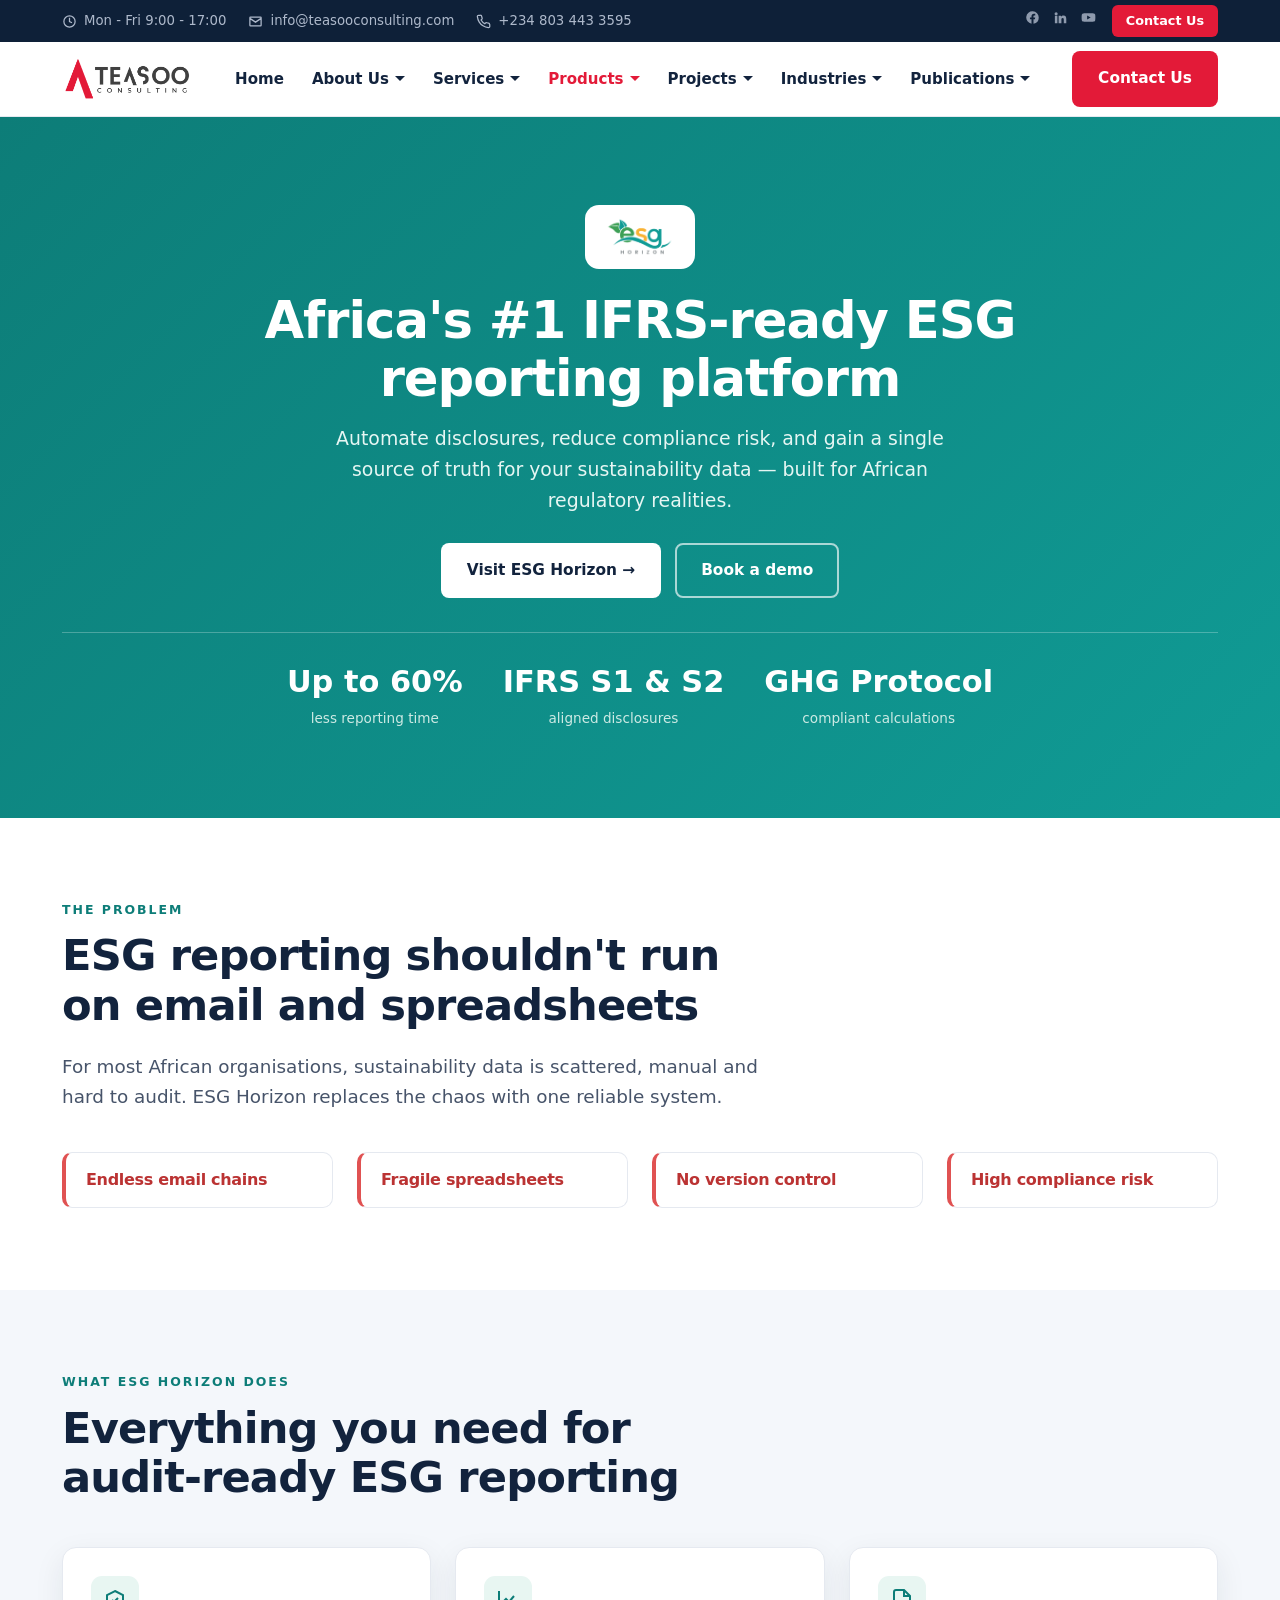
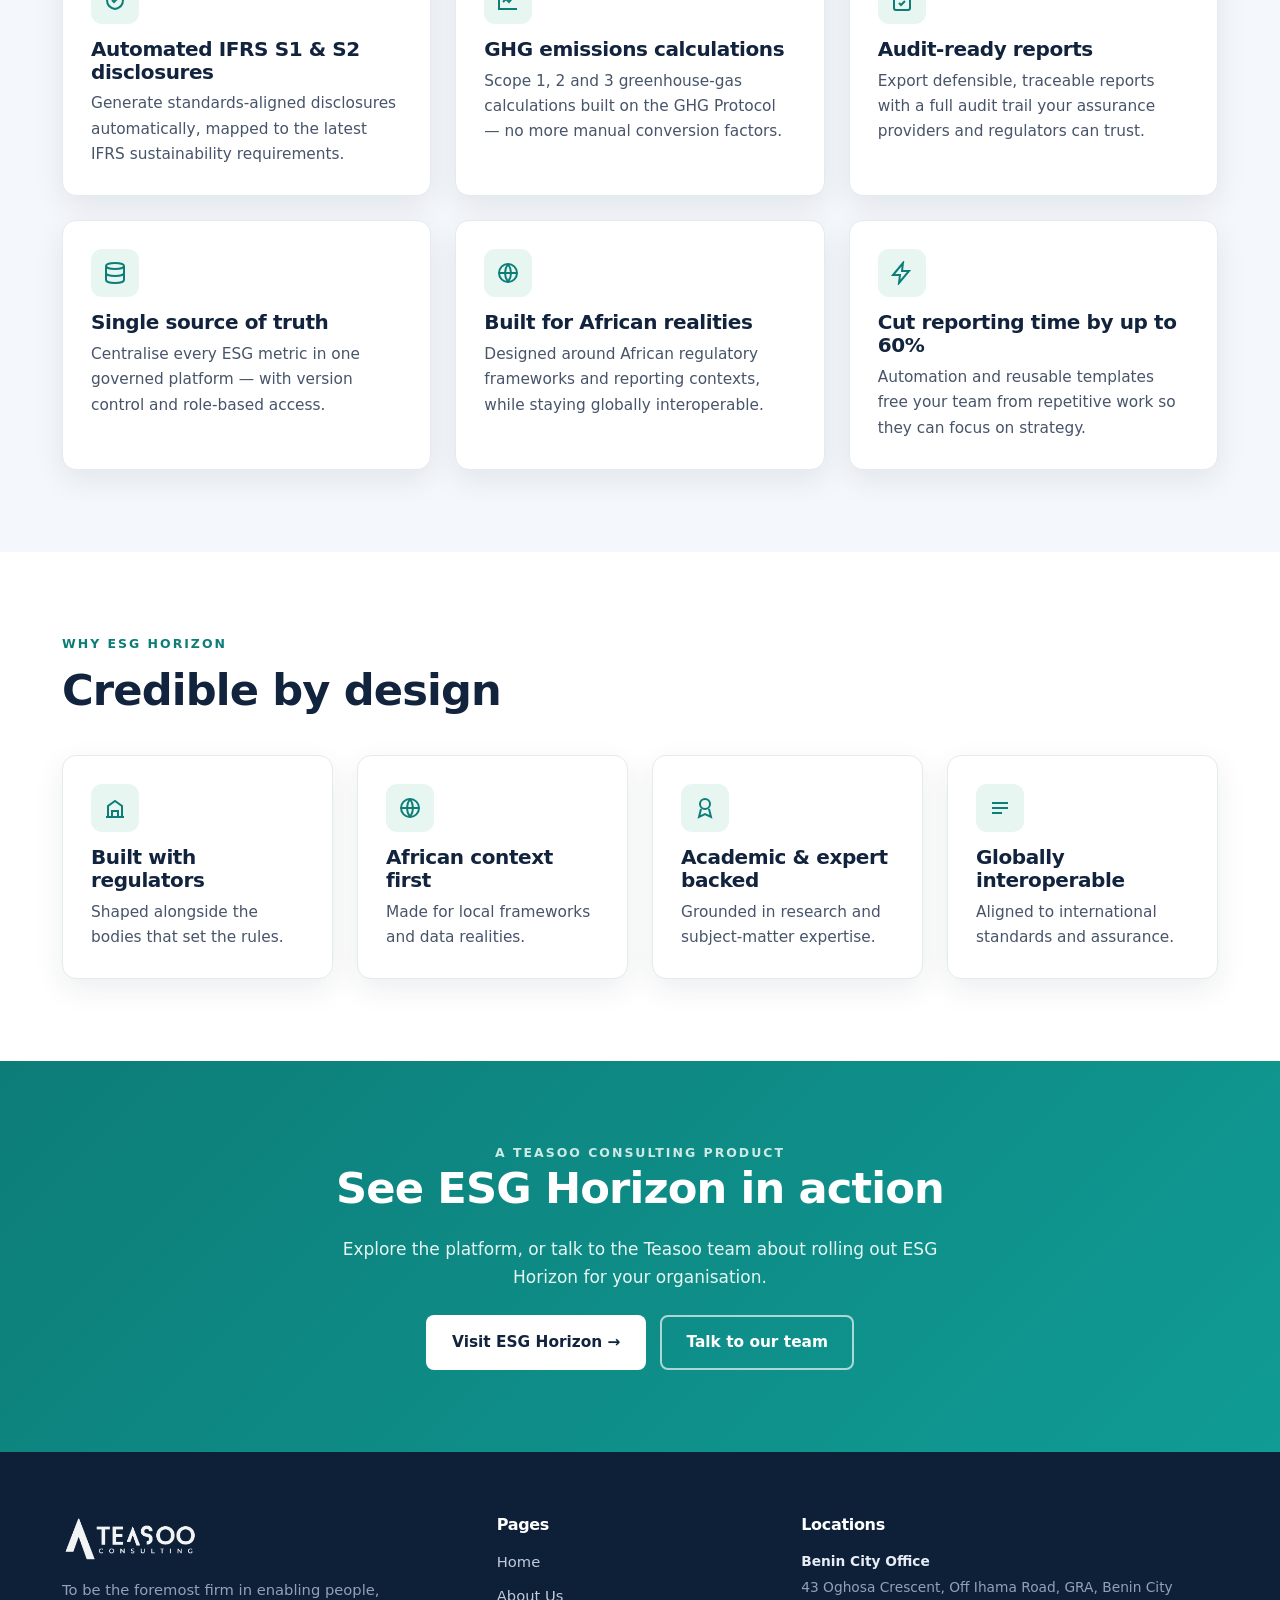
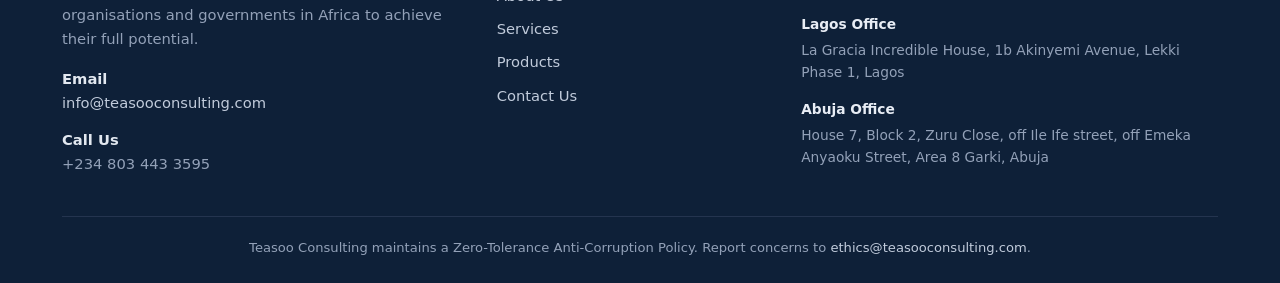
==== esg-horizon.html @ dbebe97a "Fix unreadable Stories card text on Tree4Life page Story-strip headings inherited the dark global he" ====
<!DOCTYPE html>
<html lang="en">
<head>
<meta charset="UTF-8">
<meta name="viewport" content="width=device-width, initial-scale=1">
<title>ESG Horizon — Teasoo Consulting</title>
<meta name="description" content="ESG Horizon is Africa's #1 IFRS-ready ESG reporting platform — automate IFRS S1 & S2 disclosures, GHG calculations and audit-ready reports. A Teasoo Consulting product.">
<link rel="stylesheet" href="assets/css/style.css?v=4">
</head>
<body>

<!-- ===================== TOP BAR ===================== -->
<div class="topbar">
  <div class="container">
    <div class="tb-info">
      <span class="hide-sm"><svg class="ico" viewBox="0 0 24 24"><path fill="none" stroke="currentColor" stroke-width="2" d="M12 6v6l4 2M21 12a9 9 0 1 1-18 0 9 9 0 0 1 18 0Z"/></svg> Mon - Fri 9:00 - 17:00</span>
      <span><svg class="ico" viewBox="0 0 24 24"><path fill="none" stroke="currentColor" stroke-width="2" d="M3 7l9 6 9-6M4 5h16a1 1 0 0 1 1 1v12a1 1 0 0 1-1 1H4a1 1 0 0 1-1-1V6a1 1 0 0 1 1-1Z"/></svg> info@teasooconsulting.com</span>
      <span class="hide-sm"><svg class="ico" viewBox="0 0 24 24"><path fill="none" stroke="currentColor" stroke-width="2" d="M22 16.9v3a2 2 0 0 1-2.2 2 19.8 19.8 0 0 1-8.6-3 19.5 19.5 0 0 1-6-6 19.8 19.8 0 0 1-3-8.6A2 2 0 0 1 4.1 2h3a2 2 0 0 1 2 1.7c.1.9.4 1.8.7 2.7a2 2 0 0 1-.5 2.1L8.1 9.6a16 16 0 0 0 6 6l1.1-1.1a2 2 0 0 1 2.1-.5c.9.3 1.8.6 2.7.7a2 2 0 0 1 1.7 2Z"/></svg> +234 803 443 3595</span>
    </div>
    <div class="tb-right">
      <div class="tb-social">
        <a href="#" aria-label="Facebook"><svg class="ico" viewBox="0 0 24 24"><path d="M22 12a10 10 0 1 0-11.6 9.9v-7H7.9V12h2.5V9.8c0-2.5 1.5-3.9 3.8-3.9 1.1 0 2.2.2 2.2.2v2.5h-1.3c-1.2 0-1.6.8-1.6 1.6V12h2.8l-.4 2.9h-2.3v7A10 10 0 0 0 22 12Z"/></svg></a>
        <a href="#" aria-label="LinkedIn"><svg class="ico" viewBox="0 0 24 24"><path d="M4.98 3.5a2.5 2.5 0 1 1 0 5 2.5 2.5 0 0 1 0-5ZM3 9h4v12H3zM9 9h3.8v1.7h.05c.53-1 1.8-2 3.7-2 4 0 4.7 2.6 4.7 6V21h-4v-5.3c0-1.3 0-2.9-1.8-2.9s-2 1.4-2 2.8V21H9z"/></svg></a>
        <a href="#" aria-label="YouTube"><svg class="ico" viewBox="0 0 24 24"><path d="M23 12s0-3.2-.4-4.7a2.5 2.5 0 0 0-1.7-1.7C19.3 5.2 12 5.2 12 5.2s-7.3 0-8.9.4A2.5 2.5 0 0 0 1.4 7.3C1 8.8 1 12 1 12s0 3.2.4 4.7a2.5 2.5 0 0 0 1.7 1.7c1.6.4 8.9.4 8.9.4s7.3 0 8.9-.4a2.5 2.5 0 0 0 1.7-1.7C23 15.2 23 12 23 12ZM9.8 15.3V8.7l5.7 3.3Z"/></svg></a>
      </div>
      <a class="tb-btn" href="index.html#contact">Contact Us</a>
    </div>
  </div>
</div>

<!-- ===================== NAV ===================== -->
<header class="nav">
  <div class="container">
    <a class="brand" href="index.html"><img src="assets/img/teasoo-logo.png" alt="Teasoo Consulting"></a>
    <nav>
      <ul class="menu" id="menu">
        <li><a href="index.html">Home</a></li>
        <li class="has-caret"><a href="#">About Us</a>
          <ul class="submenu">
            <li><a href="#">Our Vision, Mission, Objectives, and Values</a></li>
            <li><a href="#">Our Approach</a></li>
            <li><a href="#">Why Choose Us?</a></li>
            <li><a href="#">Our People</a></li>
            <li><a href="#">Our Partners</a></li>
          </ul>
        </li>
        <li class="has-caret"><a href="index.html#services">Services</a>
          <ul class="submenu">
            <li><a href="#">Advisory Services</a></li>
            <li><a href="#">Digital Transformation</a></li>
            <li><a href="#">Environmental Sustainability</a></li>
            <li><a href="#">Government Relations</a></li>
            <li><a href="#">Organisational Development</a></li>
          </ul>
        </li>
        <li class="has-caret active"><a href="products.html">Products</a>
          <ul class="submenu">
            <li class="active"><a href="esg-horizon.html">ESG Horizon <span class="flag flag--live">LIVE</span></a></li>
            <li><a href="products.html">All Products</a></li>
            <li><a href="products.html#pipeline" style="color:var(--muted)">More coming soon…</a></li>
          </ul>
        </li>
        <li class="has-caret"><a href="#">Projects</a>
          <ul class="submenu">
            <li><a href="#">Unilever Nigeria Stakeholder Management Workshop</a></li>
            <li><a href="#">Seplat Energy Employment Relations Strategy Workshop</a></li>
            <li><a href="#">Shina Aluwoye Foundation Establishment &amp; Bursary Programme Launch</a></li>
            <li><a href="tree4life.html">Seplat Tree4Life Reforestation Programme <span class="flag">FLAGSHIP</span></a></li>
          </ul>
        </li>
        <li class="has-caret"><a href="#">Industries</a>
          <ul class="submenu">
            <li><a href="#">Environmental Sustainability &amp; CSR</a></li>
            <li><a href="#">Government &amp; Public Sector</a></li>
            <li><a href="#">Technology &amp; Digital Transformation</a></li>
            <li><a href="#">Infrastructure &amp; Construction</a></li>
            <li><a href="#">Education &amp; Training</a></li>
            <li><a href="#">Non-Profit &amp; Social Impact</a></li>
          </ul>
        </li>
        <li class="has-caret"><a href="#">Publications</a>
          <ul class="submenu">
            <li><a href="#">Internal Publications</a></li>
            <li><a href="#">MP's Hub</a></li>
          </ul>
        </li>
      </ul>
    </nav>
    <div class="nav-cta">
      <a class="btn btn--red" href="index.html#contact">Contact Us</a>
      <button class="nav-toggle" id="navToggle" aria-label="Menu"><span></span><span></span><span></span></button>
    </div>
  </div>
</header>

<!-- ===================== HERO ===================== -->
<section class="esgh-hero">
  <div class="container">
    <img src="assets/img/esg-horizon-logo.png" alt="ESG Horizon">
    <h1>Africa's #1 IFRS-ready ESG reporting platform</h1>
    <p>Automate disclosures, reduce compliance risk, and gain a single source of truth for your sustainability data — built for African regulatory realities.</p>
    <div class="btnrow">
      <a class="btn btn--white" href="https://esghorizon.africa/" target="_blank" rel="noopener">Visit ESG Horizon →</a>
      <a class="btn btn--ghost" href="index.html#contact">Book a demo</a>
    </div>
    <div class="esgh-stat">
      <div><div class="n">Up to 60%</div><div class="l">less reporting time</div></div>
      <div><div class="n">IFRS S1 &amp; S2</div><div class="l">aligned disclosures</div></div>
      <div><div class="n">GHG Protocol</div><div class="l">compliant calculations</div></div>
    </div>
  </div>
</section>

<!-- ===================== THE PROBLEM ===================== -->
<section class="section">
  <div class="container">
    <div class="measure">
      <p class="eyebrow" style="color:var(--teal-d)">The problem</p>
      <h2>ESG reporting shouldn't run on email and spreadsheets</h2>
      <p class="lead">For most African organisations, sustainability data is scattered, manual and hard to audit. ESG Horizon replaces the chaos with one reliable system.</p>
    </div>
    <div class="grid grid-4" style="margin-top:40px">
      <div class="pain"><h3>Endless email chains</h3></div>
      <div class="pain"><h3>Fragile spreadsheets</h3></div>
      <div class="pain"><h3>No version control</h3></div>
      <div class="pain"><h3>High compliance risk</h3></div>
    </div>
  </div>
</section>

<!-- ===================== WHAT IT DOES ===================== -->
<section class="section section--soft">
  <div class="container">
    <div class="measure">
      <p class="eyebrow" style="color:var(--teal-d)">What ESG Horizon does</p>
      <h2>Everything you need for audit-ready ESG reporting</h2>
    </div>
    <div class="grid grid-3" style="margin-top:44px">
      <div class="card">
        <div class="esgh-ic"><svg viewBox="0 0 24 24"><path d="M9 12l2 2 4-4"/><path d="M12 3l8 4v5c0 5-3.5 8-8 9-4.5-1-8-4-8-9V7l8-4Z"/></svg></div>
        <h3>Automated IFRS S1 &amp; S2 disclosures</h3>
        <p>Generate standards-aligned disclosures automatically, mapped to the latest IFRS sustainability requirements.</p>
      </div>
      <div class="card">
        <div class="esgh-ic"><svg viewBox="0 0 24 24"><path d="M3 3v18h18"/><path d="M7 14l3-3 3 3 5-6"/></svg></div>
        <h3>GHG emissions calculations</h3>
        <p>Scope 1, 2 and 3 greenhouse-gas calculations built on the GHG Protocol — no more manual conversion factors.</p>
      </div>
      <div class="card">
        <div class="esgh-ic"><svg viewBox="0 0 24 24"><path d="M14 2H6a2 2 0 0 0-2 2v16a2 2 0 0 0 2 2h12a2 2 0 0 0 2-2V8Z"/><path d="M14 2v6h6M9 15l2 2 4-4"/></svg></div>
        <h3>Audit-ready reports</h3>
        <p>Export defensible, traceable reports with a full audit trail your assurance providers and regulators can trust.</p>
      </div>
      <div class="card">
        <div class="esgh-ic"><svg viewBox="0 0 24 24"><ellipse cx="12" cy="5" rx="9" ry="3"/><path d="M3 5v14c0 1.7 4 3 9 3s9-1.3 9-3V5M3 12c0 1.7 4 3 9 3s9-1.3 9-3"/></svg></div>
        <h3>Single source of truth</h3>
        <p>Centralise every ESG metric in one governed platform — with version control and role-based access.</p>
      </div>
      <div class="card">
        <div class="esgh-ic"><svg viewBox="0 0 24 24"><circle cx="12" cy="12" r="9"/><path d="M3 12h18M12 3a15 15 0 0 1 0 18M12 3a15 15 0 0 0 0 18"/></svg></div>
        <h3>Built for African realities</h3>
        <p>Designed around African regulatory frameworks and reporting contexts, while staying globally interoperable.</p>
      </div>
      <div class="card">
        <div class="esgh-ic"><svg viewBox="0 0 24 24"><path d="M13 2L3 14h7l-1 8 10-12h-7l1-8Z"/></svg></div>
        <h3>Cut reporting time by up to 60%</h3>
        <p>Automation and reusable templates free your team from repetitive work so they can focus on strategy.</p>
      </div>
    </div>
  </div>
</section>

<!-- ===================== WHY ===================== -->
<section class="section">
  <div class="container">
    <div class="measure">
      <p class="eyebrow" style="color:var(--teal-d)">Why ESG Horizon</p>
      <h2>Credible by design</h2>
    </div>
    <div class="grid grid-4" style="margin-top:40px">
      <div class="card"><div class="esgh-ic"><svg viewBox="0 0 24 24"><path d="M3 21h18M5 21V10l7-5 7 5v11M9 21v-6h6v6"/></svg></div><h3>Built with regulators</h3><p>Shaped alongside the bodies that set the rules.</p></div>
      <div class="card"><div class="esgh-ic"><svg viewBox="0 0 24 24"><circle cx="12" cy="12" r="9"/><path d="M3 12h18M12 3a15 15 0 0 1 0 18M12 3a15 15 0 0 0 0 18"/></svg></div><h3>African context first</h3><p>Made for local frameworks and data realities.</p></div>
      <div class="card"><div class="esgh-ic"><svg viewBox="0 0 24 24"><circle cx="12" cy="8" r="5"/><path d="M8 13l-2 8 6-3 6 3-2-8"/></svg></div><h3>Academic &amp; expert backed</h3><p>Grounded in research and subject-matter expertise.</p></div>
      <div class="card"><div class="esgh-ic"><svg viewBox="0 0 24 24"><path d="M4 7h16M4 12h16M4 17h10"/></svg></div><h3>Globally interoperable</h3><p>Aligned to international standards and assurance.</p></div>
    </div>
  </div>
</section>

<!-- ===================== CTA ===================== -->
<section class="section esgh-cta">
  <div class="container">
    <p class="eyebrow" style="color:#cdeae4">A Teasoo Consulting product</p>
    <h2>See ESG Horizon in action</h2>
    <p>Explore the platform, or talk to the Teasoo team about rolling out ESG Horizon for your organisation.</p>
    <div class="btnrow">
      <a class="btn btn--white" href="https://esghorizon.africa/" target="_blank" rel="noopener">Visit ESG Horizon →</a>
      <a class="btn btn--ghost" href="index.html#contact">Talk to our team</a>
    </div>
  </div>
</section>

<!-- ===================== FOOTER ===================== -->
<footer class="footer">
  <div class="container">
    <div class="fgrid">
      <div>
        <img class="flogo" src="assets/img/teasoo-logo.png" alt="Teasoo Consulting">
        <p>To be the foremost firm in enabling people, organisations and governments in Africa to achieve their full potential.</p>
        <div class="fcontact">
          <b>Email</b><a href="mailto:info@teasooconsulting.com">info@teasooconsulting.com</a>
          <b>Call Us</b>+234 803 443 3595
        </div>
      </div>
      <div>
        <h4>Pages</h4>
        <ul>
          <li><a href="index.html">Home</a></li>
          <li><a href="#">About Us</a></li>
          <li><a href="index.html#services">Services</a></li>
          <li><a href="products.html">Products</a></li>
          <li><a href="index.html#contact">Contact Us</a></li>
        </ul>
      </div>
      <div>
        <h4>Locations</h4>
        <div class="offices">
          <div><b>Benin City Office</b>43 Oghosa Crescent, Off Ihama Road, GRA, Benin City</div>
          <div><b>Lagos Office</b>La Gracia Incredible House, 1b Akinyemi Avenue, Lekki Phase 1, Lagos</div>
          <div><b>Abuja Office</b>House 7, Block 2, Zuru Close, off Ile Ife street, off Emeka Anyaoku Street, Area 8 Garki, Abuja</div>
        </div>
      </div>
    </div>
    <div class="fbar">Teasoo Consulting maintains a Zero-Tolerance Anti-Corruption Policy. Report concerns to <a href="mailto:ethics@teasooconsulting.com">ethics@teasooconsulting.com</a>.</div>
  </div>
</footer>

<script>
  var t=document.getElementById('navToggle'),m=document.getElementById('menu');
  if(t){t.addEventListener('click',function(){m.classList.toggle('open');});}
  document.querySelectorAll('.menu .has-caret > a').forEach(function(a){
    a.addEventListener('click',function(e){
      if(window.innerWidth<=820 && a.getAttribute('href')==='#'){
        e.preventDefault(); a.parentElement.classList.toggle('open');
        var s=a.nextElementSibling; if(s){s.style.display=s.style.display==='block'?'none':'block';}
      }
    });
  });
</script>
</body>
</html>
---- assets/css/style.css ----
/* ============================================================
   Teasoo Consulting — prototype stylesheet
   Chrome + homepage rebuilt to match the live site
   (navy + red #E31A38, exact sections). The Tree4Life project
   page keeps its own forest-green content theme.
   Self-contained: no external fonts / scripts / assets.
   ============================================================ */

:root{
  --red:#e31a38;
  --red-d:#c4152e;
  --navy:#0e2038;     /* dark sections / footer */
  --navy-2:#15294a;   /* dark cards */
  --ink:#12233d;      /* headings */
  --slate:#47546a;    /* body text */
  --muted:#6b7688;
  --line:#e5e9f0;
  --bg-soft:#f4f7fb;  /* light section bg */
  --white:#ffffff;

  /* Tree4Life green theme */
  --green:#1a7a3c; --green-d:#0f5a2c; --green-dd:#0b3d1f;
  --leaf:#3faa5a; --lime:#8bc53f; --sand:#f4f7f1;

  --maxw:1200px;
  --radius:14px;
  --shadow:0 10px 30px rgba(14,32,56,.08);
  --shadow-lg:0 24px 60px rgba(14,32,56,.16);
  --font:"Inter",system-ui,-apple-system,"Segoe UI",Roboto,Helvetica,Arial,sans-serif;
}

*{box-sizing:border-box}
html{scroll-behavior:smooth}
body{margin:0;font-family:var(--font);color:var(--slate);background:var(--white);
  line-height:1.65;font-size:17px;-webkit-font-smoothing:antialiased}
img{max-width:100%;display:block}
a{color:var(--red);text-decoration:none}
a:hover{text-decoration:underline}
h1,h2,h3,h4{color:var(--ink);line-height:1.14;margin:0 0 .5em;font-weight:800;letter-spacing:-.02em}
h2{font-size:clamp(1.8rem,3.6vw,2.7rem)}
h3{font-size:1.25rem}
p{margin:0 0 1rem}
.container{max-width:var(--maxw);margin:0 auto;padding:0 22px}
.eyebrow{text-transform:uppercase;letter-spacing:.16em;font-weight:800;font-size:.78rem;color:var(--red);margin:0 0 .7rem}
.section{padding:82px 0}
.section--soft{background:var(--bg-soft)}
.section--navy{background:var(--navy);color:#c9d3e2}
.section--navy h2,.section--navy h3{color:#fff}
.lead{font-size:1.15rem;color:var(--slate)}
.center{text-align:center}
.measure{max-width:720px}
.center .measure,.center.measure{margin-left:auto;margin-right:auto}

/* ---------- Buttons ---------- */
.btn{display:inline-flex;align-items:center;gap:.5rem;padding:.82rem 1.5rem;border-radius:8px;
  font-weight:700;font-size:.96rem;cursor:pointer;border:2px solid transparent;
  transition:transform .15s ease,background .15s ease,color .15s ease;text-decoration:none}
.btn:hover{text-decoration:none;transform:translateY(-2px)}
.btn--red{background:var(--red);color:#fff}
.btn--red:hover{background:var(--red-d);color:#fff}
.btn--outline-red{background:transparent;color:var(--red);border-color:var(--red)}
.btn--outline-red:hover{background:var(--red);color:#fff}
.btn--ghost{background:transparent;color:#fff;border-color:rgba(255,255,255,.65)}
.btn--ghost:hover{background:rgba(255,255,255,.14);color:#fff}
.btn--white{background:#fff;color:var(--ink)}
.btn--white:hover{background:#eef2f8;color:var(--ink)}
/* green (tree4life) */
.btn--primary{background:var(--green);color:#fff}
.btn--primary:hover{background:var(--green-d);color:#fff}
.btn--outline{background:#fff;color:var(--green);border-color:var(--green)}
.btn--outline:hover{background:var(--green);color:#fff}
.learn{color:var(--red);font-weight:700;font-size:.92rem;display:inline-flex;align-items:center;gap:.3rem}
.learn:hover{text-decoration:none;gap:.55rem}

/* ============================================================
   Header
   ============================================================ */
.topbar{background:var(--navy);color:#aeb9cb;font-size:.83rem}
.topbar .container{display:flex;justify-content:space-between;align-items:center;gap:16px;min-height:42px;flex-wrap:wrap}
.topbar a{color:#aeb9cb}
.topbar .tb-info{display:flex;gap:22px;flex-wrap:wrap;align-items:center}
.topbar .tb-info span{display:inline-flex;align-items:center;gap:7px}
.topbar .tb-right{display:flex;gap:16px;align-items:center}
.topbar .tb-social{display:flex;gap:13px}
.topbar .tb-social a{opacity:.8}
.topbar .tb-social a:hover{opacity:1;text-decoration:none}
.topbar .tb-btn{background:var(--red);color:#fff;padding:5px 14px;border-radius:6px;font-weight:700;font-size:.8rem}
.topbar .tb-btn:hover{background:var(--red-d);text-decoration:none}
.ico{width:15px;height:15px;fill:currentColor;flex:none}

.nav{position:sticky;top:0;z-index:60;background:rgba(255,255,255,.97);
  backdrop-filter:saturate(160%) blur(8px);border-bottom:1px solid var(--line)}
.nav .container{display:flex;align-items:center;justify-content:space-between;min-height:74px;gap:18px}
.brand img{height:44px;width:auto}
.menu{display:flex;align-items:center;gap:2px;list-style:none;margin:0;padding:0}
.menu > li{position:relative}
.menu > li > a{display:block;padding:11px 13px;color:var(--ink);font-weight:600;font-size:.94rem;border-radius:7px}
.menu > li > a:hover{color:var(--red)}
.menu .has-caret > a::after{content:"";display:inline-block;margin-left:6px;
  border:5px solid transparent;border-top-color:currentColor;vertical-align:middle;transform:translateY(2px)}
.menu > li[aria-current="page"] > a,.menu > li.active > a{color:var(--red)}
.submenu{position:absolute;top:calc(100% + 6px);left:0;min-width:264px;background:#fff;
  border:1px solid var(--line);border-radius:12px;box-shadow:var(--shadow);padding:8px;
  list-style:none;margin:0;opacity:0;visibility:hidden;transform:translateY(8px);transition:.16s ease;z-index:70}
.menu > li:hover > .submenu,.menu > li:focus-within > .submenu{opacity:1;visibility:visible;transform:translateY(0)}
.submenu a{display:block;padding:10px 12px;border-radius:7px;color:var(--slate);font-size:.9rem;font-weight:500}
.submenu a:hover{background:var(--bg-soft);color:var(--red);text-decoration:none}
.submenu li.active > a{color:var(--red);font-weight:700}
.submenu .flag{font-size:.62rem;font-weight:800;color:#fff;background:var(--red);border-radius:4px;
  padding:1px 6px;margin-left:6px;letter-spacing:.05em;vertical-align:middle}
.nav-cta{display:flex;align-items:center;gap:12px}
.nav-toggle{display:none;background:none;border:0;cursor:pointer;padding:8px}
.nav-toggle span{display:block;width:26px;height:3px;background:var(--ink);border-radius:3px;margin:5px 0}

/* ============================================================
   Homepage hero
   ============================================================ */
.hero{position:relative;color:#fff;isolation:isolate;
  background:linear-gradient(115deg,#0a1830 0%,#122a4d 55%,#1c4b86 100%)}
.hero__bg{position:absolute;inset:0;z-index:-2;background-size:cover;background-position:center;opacity:.28}
.hero::after{content:"";position:absolute;inset:0;z-index:-1;
  background:linear-gradient(115deg,rgba(10,24,48,.86) 0%,rgba(18,42,77,.7) 60%,rgba(28,75,134,.5) 100%)}
.hero .container{padding-top:118px;padding-bottom:120px;max-width:900px}
.hero h1{color:#fff;font-size:clamp(2.6rem,6vw,4.6rem);margin-bottom:.3em;line-height:1.05}
.hero p.lead{color:#dce6f5;max-width:560px;font-size:1.2rem}
.hero .btnrow{display:flex;gap:14px;flex-wrap:wrap;margin-top:28px}

/* ============================================================
   Flagship band (Tree4Life on homepage)
   ============================================================ */
.flagship{position:relative;color:#fff;isolation:isolate;overflow:hidden}
.flagship__bg{position:absolute;inset:0;z-index:-2;background-size:cover;background-position:center}
.flagship::after{content:"";position:absolute;inset:0;z-index:-1;
  background:linear-gradient(90deg,rgba(9,40,22,.92) 0%,rgba(11,61,31,.82) 46%,rgba(11,61,31,.42) 100%)}
.flagship .container{padding-top:78px;padding-bottom:78px}
.flagship .fs-inner{max-width:640px}
.flagship .fs-badge{display:inline-block;background:var(--lime);color:#0b3d1f;font-weight:800;
  font-size:.72rem;letter-spacing:.12em;text-transform:uppercase;padding:5px 12px;border-radius:6px;margin-bottom:16px}
.flagship h2{color:#fff}
.flagship p{color:#e7f2ea;font-size:1.08rem}
.flagship .fs-stats{display:flex;gap:34px;flex-wrap:wrap;margin:22px 0 26px}
.flagship .fs-stats .n{font-size:1.8rem;font-weight:800;color:#fff;line-height:1}
.flagship .fs-stats .l{font-size:.82rem;color:#bfe3c7;margin-top:4px}

/* ============================================================
   Cards / What We Do
   ============================================================ */
.grid{display:grid;gap:24px}
.grid-2{grid-template-columns:repeat(2,1fr)}
.grid-3{grid-template-columns:repeat(3,1fr)}
.grid-4{grid-template-columns:repeat(4,1fr)}
.svc-card{background:#fff;border:1px solid var(--line);border-radius:var(--radius);padding:28px;
  box-shadow:var(--shadow);transition:transform .18s ease,box-shadow .18s ease}
.svc-card:hover{transform:translateY(-4px);box-shadow:var(--shadow-lg)}
.svc-ic{width:52px;height:52px;border-radius:12px;background:rgba(227,26,56,.1);
  display:flex;align-items:center;justify-content:center;margin-bottom:16px}
.svc-ic svg{width:26px;height:26px;stroke:var(--red);fill:none;stroke-width:2}
.svc-card h3{margin-bottom:.35em}
.svc-card p{font-size:.95rem;margin:0 0 14px}

/* ============================================================
   Featured project (navy)
   ============================================================ */
.feat{display:grid;grid-template-columns:1.15fr .85fr;gap:48px;align-items:center}
.feat p{color:#c9d3e2}
.feat .stats{display:grid;grid-template-columns:repeat(4,1fr);gap:18px;margin:26px 0}
.feat .stats .n{font-size:1.9rem;font-weight:800;color:#fff;line-height:1}
.feat .stats .l{font-size:.76rem;color:#93a1b8;margin-top:6px}
.feat-card{background:var(--navy-2);border:1px solid rgba(255,255,255,.08);border-radius:var(--radius);
  padding:30px;box-shadow:var(--shadow-lg);text-align:center}
.feat-card .tag{display:inline-block;background:var(--red);color:#fff;font-size:.72rem;font-weight:700;
  padding:4px 12px;border-radius:999px;margin-bottom:22px}
.feat-card img{height:70px;width:auto;margin:6px auto 20px;object-fit:contain}
.feat-card .fc-title{color:#fff;font-weight:800;font-size:1.1rem;margin-bottom:6px}
.feat-card .fc-sub{color:#93a1b8;font-size:.85rem}

/* ============================================================
   Split (about / mp hub)
   ============================================================ */
.split{display:grid;grid-template-columns:1fr 1fr;gap:52px;align-items:center}
.split--reverse .split__media{order:2}
.split__media img{border-radius:var(--radius);box-shadow:var(--shadow);width:100%;object-fit:cover}
.videocard{position:relative;border-radius:var(--radius);overflow:hidden;box-shadow:var(--shadow-lg);
  background:#0b1020;color:#fff}
.videocard img{width:100%;aspect-ratio:16/10;object-fit:cover;opacity:.62}
.videocard .vc-body{position:absolute;inset:0;display:flex;flex-direction:column;justify-content:space-between;padding:22px}
.videocard .vc-top{font-size:.95rem;font-weight:700;max-width:75%}
.videocard .play{width:64px;height:64px;border-radius:50%;background:var(--red);align-self:center;
  display:flex;align-items:center;justify-content:center;margin:auto}
.videocard .play svg{width:26px;height:26px;fill:#fff;margin-left:3px}
.videocard .vc-bot{display:flex;justify-content:space-between;align-items:center;font-size:.8rem;color:#cbd5e1}
.award{width:52px;height:52px;border-radius:12px;background:rgba(227,26,56,.1);display:flex;
  align-items:center;justify-content:center;margin-bottom:14px}
.award svg{width:26px;height:26px;stroke:var(--red);fill:none;stroke-width:2}

/* ============================================================
   Trending topics
   ============================================================ */
.post-card{background:#fff;border:1px solid var(--line);border-radius:var(--radius);overflow:hidden;
  box-shadow:var(--shadow);display:flex;flex-direction:column;transition:transform .18s ease,box-shadow .18s ease}
.post-card:hover{transform:translateY(-4px);box-shadow:var(--shadow-lg)}
.post-card img{aspect-ratio:16/9;object-fit:cover;width:100%}
.post-card .pb{padding:20px;display:flex;flex-direction:column;flex:1}
.post-card .cat{display:inline-block;align-self:flex-start;background:rgba(227,26,56,.1);color:var(--red);
  font-size:.7rem;font-weight:800;letter-spacing:.08em;padding:3px 10px;border-radius:5px;margin-bottom:12px}
.post-card h3{font-size:1.12rem;margin-bottom:.5em}
.post-card p{font-size:.9rem;color:var(--muted);margin:0 0 16px}
.post-card .pmeta{margin-top:auto;display:flex;justify-content:space-between;align-items:center;
  font-size:.82rem;color:var(--muted)}

/* ============================================================
   Downloads (navy)
   ============================================================ */
.dl-card{background:var(--navy-2);border:1px solid rgba(255,255,255,.1);border-radius:var(--radius);padding:32px}
.dl-card h3{color:#fff;margin-bottom:.5em}
.dl-card p{color:#a9b5c9;font-size:.95rem;margin-bottom:20px}

/* ============================================================
   Ready to transform
   ============================================================ */
.transform-card{display:grid;grid-template-columns:1fr 1fr;gap:0;border-radius:18px;overflow:hidden;
  box-shadow:var(--shadow-lg);margin-top:40px}
.transform-card .tc-left{background:var(--navy);color:#c9d3e2;padding:44px}
.transform-card .tc-left h3{color:#fff}
.transform-card .tc-right{background:var(--navy-2);color:#c9d3e2;padding:44px}
.transform-card .tc-right h3{color:#fff}
.check-list{list-style:none;padding:0;margin:18px 0 0}
.check-list li{position:relative;padding:9px 0 9px 32px;color:#dbe3ef;font-size:.98rem}
.check-list li::before{content:"";position:absolute;left:0;top:11px;width:20px;height:20px;border-radius:50%;
  background:var(--red) url("data:image/svg+xml,%3Csvg xmlns='http://www.w3.org/2000/svg' viewBox='0 0 24 24' fill='none' stroke='white' stroke-width='3' stroke-linecap='round' stroke-linejoin='round'%3E%3Cpolyline points='20 6 9 17 4 12'/%3E%3C/svg%3E") center/12px no-repeat}
.transform-card .btnrow{display:flex;gap:12px;flex-wrap:wrap;margin-top:22px}

/* ============================================================
   Footer
   ============================================================ */
.footer{background:var(--navy);color:#93a1b8;padding:64px 0 24px;font-size:.92rem}
.footer a{color:#c1cbdb}
.footer a:hover{color:#fff}
.footer .fgrid{display:grid;grid-template-columns:1.5fr 1fr 1.6fr;gap:44px}
.footer h4{color:#fff;font-size:1rem;margin-bottom:16px}
.footer img.flogo{height:46px;margin-bottom:16px;filter:brightness(0) invert(1);opacity:.95}
.footer ul{list-style:none;padding:0;margin:0}
.footer ul li{margin-bottom:9px}
.footer .fcontact b{color:#e2e8f0;display:block;margin-top:12px;font-weight:700}
.footer .offices{display:flex;flex-direction:column;gap:14px;font-size:.86rem}
.footer .offices b{color:#e8edf5;display:block;margin-bottom:3px}
.footer .fbar{border-top:1px solid #24344f;margin-top:40px;padding-top:20px;font-size:.82rem;text-align:center}

/* ============================================================
   ===== Tree4Life project page (green theme) =====
   ============================================================ */
.t4l-hero{position:relative;color:#fff;isolation:isolate}
.t4l-hero .hero__bg{opacity:1}
.t4l-hero::after{content:"";position:absolute;inset:0;z-index:-1;
  background:linear-gradient(180deg,rgba(11,61,31,.55),rgba(9,40,22,.86))}
.t4l-hero .container{padding-top:120px;padding-bottom:104px;max-width:960px}
.t4l-hero .eyebrow{color:#bff0c8}
.t4l-hero h1{color:#fff;font-size:clamp(2.4rem,6vw,4.3rem)}
.t4l-hero p.lead{color:#eaf3ec;max-width:640px;font-size:clamp(1.1rem,2.3vw,1.4rem)}
.t4l-hero .btnrow{display:flex;gap:14px;flex-wrap:wrap;margin-top:26px}
.t4l-hero .hero__meta{display:flex;gap:26px;flex-wrap:wrap;margin-top:40px;
  border-top:1px solid rgba(255,255,255,.22);padding-top:22px;font-size:.92rem;color:#dbe6de}
.t4l-hero .hero__meta b{color:#fff}
.section--sand{background:var(--sand)}
.t4l-stats{background:var(--green-dd);color:#fff}
.t4l-stats .container{display:grid;grid-template-columns:repeat(4,1fr);gap:24px;padding:56px 22px}
.stat{position:relative;padding-left:20px}
.stat::before{content:"";position:absolute;left:0;top:6px;bottom:6px;width:4px;border-radius:3px;background:var(--lime)}
.stat .num{font-size:clamp(1.9rem,3.4vw,2.7rem);font-weight:800;color:#fff;line-height:1}
.stat .lbl{margin-top:10px;font-size:.9rem;color:#bfe3c7}
.split__media.tall img{aspect-ratio:4/5}
.badge-list{list-style:none;padding:0;margin:1.2rem 0 0}
.badge-list li{position:relative;padding:8px 0 8px 34px;border-bottom:1px dashed var(--line)}
.badge-list li:last-child{border-bottom:0}
.badge-list li::before{content:"";position:absolute;left:0;top:12px;width:20px;height:20px;border-radius:50%;
  background:var(--green) url("data:image/svg+xml,%3Csvg xmlns='http://www.w3.org/2000/svg' viewBox='0 0 24 24' fill='none' stroke='white' stroke-width='3' stroke-linecap='round' stroke-linejoin='round'%3E%3Cpolyline points='20 6 9 17 4 12'/%3E%3C/svg%3E") center/12px no-repeat}
.card{background:#fff;border:1px solid var(--line);border-radius:var(--radius);padding:28px;box-shadow:var(--shadow);transition:transform .18s ease,box-shadow .18s ease}
.card:hover{transform:translateY(-4px);box-shadow:var(--shadow-lg)}
.card .ci{width:52px;height:52px;border-radius:12px;background:rgba(26,122,60,.1);display:flex;align-items:center;justify-content:center;margin-bottom:16px}
.card .ci svg{width:26px;height:26px;stroke:var(--green);fill:none;stroke-width:2}
.card h3{margin-bottom:.4em}.card p{font-size:.96rem;margin:0}
.card .tag{display:inline-block;font-size:.72rem;text-transform:uppercase;letter-spacing:.1em;font-weight:700;color:var(--green);margin-bottom:8px}
.species-card{background:#fff;border:1px solid var(--line);border-radius:12px;overflow:hidden;box-shadow:var(--shadow)}
.species-card .sc-top{background:var(--green);color:#fff;padding:16px 18px}
.species-card .sc-top .latin{font-style:italic;font-size:.85rem;opacity:.9}
.species-card .sc-top .common{font-weight:800;font-size:1.05rem}
.species-card .sc-body{padding:14px 18px;font-size:.9rem;color:var(--muted)}
.timeline{position:relative;margin-top:20px}
.timeline::before{content:"";position:absolute;left:22px;top:8px;bottom:8px;width:3px;background:linear-gradient(var(--leaf),var(--green-d))}
.tl-item{position:relative;padding:0 0 30px 68px}
.tl-item:last-child{padding-bottom:0}
.tl-dot{position:absolute;left:6px;top:0;width:34px;height:34px;border-radius:50%;background:#fff;border:3px solid var(--green);color:var(--green-d);font-weight:800;font-size:.8rem;display:flex;align-items:center;justify-content:center}
.tl-item h3{margin:2px 0 .3em}
.tl-item .tl-target{display:inline-block;background:rgba(26,122,60,.1);color:var(--green-d);font-weight:700;font-size:.85rem;border-radius:999px;padding:3px 12px;margin-bottom:6px}
.story-card{background:#fff;border-radius:var(--radius);overflow:hidden;box-shadow:var(--shadow);border:1px solid var(--line);display:flex;flex-direction:column}
.story-card img{aspect-ratio:4/3;object-fit:cover;width:100%}
.story-card .sb{padding:20px}.story-card h3{font-size:1.1rem}.story-card p{font-size:.94rem;margin:0}
.gallery{display:grid;grid-template-columns:repeat(4,1fr);gap:12px}
.gallery a{border-radius:12px;overflow:hidden;display:block}
.gallery img{aspect-ratio:1/1;object-fit:cover;width:100%;transition:transform .35s ease}
.gallery a:hover img{transform:scale(1.06)}
.gallery .wide{grid-column:span 2}.gallery .tall{grid-row:span 2}
.gallery .tall img,.gallery .wide img{aspect-ratio:auto;height:100%}
.partners{display:flex;flex-wrap:wrap;gap:40px;align-items:center;justify-content:center}
.partners .p-item{display:flex;flex-direction:column;align-items:center;gap:10px;text-align:center;max-width:220px}
.partners img{height:52px;width:auto;object-fit:contain}
.partners .p-name{font-weight:700;color:var(--ink);font-size:.95rem}
.partners .p-role{font-size:.82rem;color:var(--muted)}
.cta{background:linear-gradient(120deg,var(--green-dd),var(--green-d));color:#fff;text-align:center}
.cta h2{color:#fff}.cta p{color:#d6ecd9;max-width:640px;margin:0 auto}
.cta .btnrow{display:flex;gap:14px;justify-content:center;flex-wrap:wrap;margin-top:24px}
.quote{max-width:900px;margin:0 auto;text-align:center}
.quote blockquote{font-size:clamp(1.3rem,2.6vw,1.9rem);font-weight:700;color:var(--ink);line-height:1.4;margin:0 0 18px}
.quote .qmark{font-size:3rem;color:var(--leaf);line-height:.5;font-weight:800}
.quote cite{font-style:normal;color:var(--muted);font-weight:600}

/* ============================================================
   Responsive
   ============================================================ */
@media (max-width:980px){
  .split,.feat{grid-template-columns:1fr;gap:32px}
  .split--reverse .split__media{order:0}
  .feat .stats{grid-template-columns:repeat(4,1fr)}
  .grid-3,.grid-4{grid-template-columns:repeat(2,1fr)}
  .transform-card{grid-template-columns:1fr}
  .footer .fgrid{grid-template-columns:1fr 1fr;gap:30px}
  .t4l-stats .container{grid-template-columns:repeat(2,1fr)}
  .gallery{grid-template-columns:repeat(2,1fr)}
}
@media (max-width:820px){
  .nav-toggle{display:block}
  .nav-cta > .btn{display:none}
  .menu{position:fixed;inset:74px 0 auto 0;flex-direction:column;align-items:stretch;background:#fff;
    border-bottom:1px solid var(--line);padding:10px 16px 22px;gap:0;box-shadow:var(--shadow);
    max-height:calc(100vh - 74px);overflow:auto;transform:translateY(-140%);transition:transform .25s ease}
  .menu.open{transform:translateY(0)}
  .menu > li > a{padding:14px 6px;border-bottom:1px solid var(--line)}
  .submenu{position:static;opacity:1;visibility:visible;transform:none;box-shadow:none;border:0;
    border-left:2px solid var(--line);border-radius:0;margin:0 0 8px 10px;padding:0}
  .menu .has-caret > a::after{float:right}
}
@media (max-width:600px){
  .grid-2,.grid-3,.grid-4{grid-template-columns:1fr}
  .feat .stats{grid-template-columns:1fr 1fr}
  .footer .fgrid{grid-template-columns:1fr}
  .footer .offices{gap:12px}
  .section{padding:58px 0}
  .topbar .tb-info span.hide-sm{display:none}
  .t4l-stats .container{grid-template-columns:1fr 1fr}
}

/* ============================================================
   ===== Tree4Life — TreeAid-inspired layout (green) =====
   Full-bleed colour blocks, centred hero, icon stats,
   story-card strip and image CTA banner.
   ============================================================ */
.ta-hero{position:relative;isolation:isolate;color:#fff;text-align:center;min-height:74vh;
  display:flex;align-items:center;justify-content:center}
.ta-hero__bg{position:absolute;inset:0;z-index:-2;background-size:cover;background-position:center}
.ta-hero::after{content:"";position:absolute;inset:0;z-index:-1;
  background:linear-gradient(180deg,rgba(11,45,24,.35),rgba(9,40,22,.72))}
.ta-hero .inner{padding:120px 22px}
.ta-hero .eyebrow{color:#cdefd3;justify-content:center}
.ta-hero h1{color:#fff;font-size:clamp(3rem,9vw,6.2rem);letter-spacing:.02em;line-height:.98;
  text-transform:uppercase;margin:0;text-shadow:0 4px 30px rgba(0,0,0,.4)}
.ta-hero p{color:#e9f4ec;max-width:640px;margin:18px auto 0;font-size:1.15rem}

/* intro band */
.ta-intro{background:var(--green-d);color:#eaf5ec;text-align:center;
  background-image:linear-gradient(180deg,rgba(255,255,255,.04),rgba(0,0,0,.06))}
.ta-intro .container{max-width:820px;padding-top:70px;padding-bottom:70px}
.ta-intro p{font-size:clamp(1.15rem,2.3vw,1.5rem);font-weight:600;line-height:1.5;margin:0 0 1rem}
.ta-intro p:last-child{margin-bottom:0}
.ta-intro strong{color:#fff}

/* icon stats */
.ta-stats{background:var(--green-dd);color:#fff}
.ta-stats .container{display:grid;grid-template-columns:repeat(4,1fr);gap:30px;padding:64px 22px;text-align:center}
.ta-stat .ic{width:64px;height:64px;margin:0 auto 14px;display:flex;align-items:center;justify-content:center}
.ta-stat .ic svg{width:52px;height:52px;stroke:var(--lime);fill:none;stroke-width:1.5}
.ta-stat .num{font-size:clamp(1.8rem,3.2vw,2.5rem);font-weight:800;line-height:1}
.ta-stat .lbl{margin-top:8px;font-size:.9rem;color:#c3e6cb}

/* full-bleed split colour blocks */
.ta-split{display:grid;grid-template-columns:1fr 1fr;width:100%}
.ta-split .txt{padding:clamp(48px,6vw,86px)}
.ta-split .img{min-height:420px;background-size:cover;background-position:center}
.ta-split--imgleft .txt{order:2}
.ta-split--imgleft .img{order:1}
.ta-split.block-dd{background:var(--green-dd);color:#dcefe0}
.ta-split.block-d{background:var(--green-d);color:#e4f2e7}
.ta-split.block-green{background:var(--green);color:#eaf6ee}
.ta-split .txt h2{color:#fff}
.ta-split .eyebrow{color:#bfe6c8}
.ta-split .txt p{color:inherit}
.ta-split .txt .measure{max-width:520px}

/* stories strip */
.ta-stories .head{max-width:340px}
.ta-stories .head h2{text-transform:uppercase}
.story-strip{display:grid;grid-template-columns:repeat(4,1fr);gap:0;margin-top:28px;border-radius:14px;overflow:hidden;box-shadow:var(--shadow-lg)}
.sc{padding:28px 22px;min-height:230px;display:flex;flex-direction:column}
.sc h3{font-size:1.05rem;margin-bottom:.5em;color:#fff}
.sc p{font-size:.9rem;margin:0;color:rgba(255,255,255,.92)}
.sc .arrow{margin-top:auto;font-size:1.4rem;font-weight:800;color:#fff}
.sc-1{background:var(--green);color:#fff}
.sc-2{background:var(--green-dd);color:#fff}
.sc-3{background:#b07a1e;color:#fff}
.sc-4{background:var(--green-d);color:#fff}

/* full-width CTA banner */
.ta-banner{position:relative;isolation:isolate;color:#fff;min-height:420px;display:flex;align-items:center}
.ta-banner__bg{position:absolute;inset:0;z-index:-2;background-size:cover;background-position:center}
.ta-banner::after{content:"";position:absolute;inset:0;z-index:-1;
  background:linear-gradient(90deg,rgba(9,40,22,.86),rgba(11,61,31,.5))}
.ta-banner .container{padding:70px 22px}
.ta-banner h2{color:#fff;font-size:clamp(2rem,5vw,3.6rem);text-transform:uppercase;max-width:760px;line-height:1.02}
.ta-banner p{color:#e7f2ea;max-width:560px;margin-top:12px}
.ta-banner .btnrow{margin-top:24px;display:flex;gap:14px;flex-wrap:wrap}

@media (max-width:900px){
  .ta-stats .container{grid-template-columns:repeat(2,1fr)}
  .ta-split{grid-template-columns:1fr}
  .ta-split--imgleft .txt,.ta-split--imgleft .img{order:0}
  .ta-split .img{min-height:300px}
  .story-strip{grid-template-columns:repeat(2,1fr)}
}
@media (max-width:560px){
  .ta-stats .container{grid-template-columns:1fr 1fr}
  .story-strip{grid-template-columns:1fr}
}
.ta-stories .container{display:grid;grid-template-columns:300px 1fr;gap:40px;align-items:center}
@media (max-width:820px){.ta-stories .container{grid-template-columns:1fr;gap:20px}}

/* ============================================================
   ===== Products (Zoho-inspired) + ESG Horizon flagship =====
   ============================================================ */
:root{ --teal:#109b95; --teal-d:#0d7d78; --mint:#e8f6f2; --mint2:#f0faf7; --amber:#f5a623; }
.flag--live{background:var(--teal)}

/* products overview */
.prod-hero{background:var(--bg-soft);text-align:center}
.prod-hero .container{padding:76px 22px 64px}
.prod-hero h1{font-size:clamp(2.2rem,5vw,3.4rem)}
.prod-hero p{max-width:640px;margin:0 auto;font-size:1.15rem;color:var(--slate)}

.prod-featured{display:grid;grid-template-columns:1.05fr .95fr;gap:0;border-radius:20px;overflow:hidden;
  border:1px solid var(--line);box-shadow:var(--shadow-lg);background:#fff}
.prod-featured .pf-left{padding:clamp(32px,4vw,52px)}
.prod-featured .pf-cat{display:inline-block;background:var(--mint);color:var(--teal-d);font-weight:700;
  font-size:.72rem;letter-spacing:.1em;text-transform:uppercase;padding:5px 12px;border-radius:6px;margin-bottom:16px}
.prod-featured .pf-logo{height:52px;width:auto;margin-bottom:16px}
.prod-featured h2{font-size:clamp(1.5rem,3vw,2.1rem)}
.prod-featured .pf-tag{color:var(--teal-d);font-weight:700;margin:-.2rem 0 1rem}
.prod-featured .chips{display:flex;flex-wrap:wrap;gap:8px;margin:18px 0 24px}
.prod-featured .chips span{background:var(--mint2);color:var(--teal-d);border:1px solid #cdeae4;
  font-size:.8rem;font-weight:600;padding:5px 11px;border-radius:999px}
.prod-featured .btnrow{display:flex;gap:12px;flex-wrap:wrap}
.prod-featured .pf-right{background:linear-gradient(150deg,var(--teal-d),var(--teal));display:flex;
  align-items:center;justify-content:center;padding:40px;position:relative}
.pf-panel{background:#fff;border-radius:14px;box-shadow:0 20px 50px rgba(0,0,0,.25);padding:26px;max-width:330px;width:100%}
.pf-panel img{width:100%;height:auto}
.pf-panel .row{height:11px;border-radius:6px;background:#e8f0ee;margin-top:12px}
.pf-panel .row.sm{width:60%}.pf-panel .row.teal{background:var(--teal)}
.pf-bars{display:flex;gap:8px;align-items:flex-end;height:70px;margin-top:16px}
.pf-bars i{flex:1;background:var(--mint);border-radius:5px 5px 0 0;display:block}
.pf-bars i:nth-child(2){background:#9bd8cf}.pf-bars i:nth-child(3){background:var(--teal)}
.pf-bars i:nth-child(4){background:#7fcabf}.pf-bars i:nth-child(5){background:var(--teal-d)}

.btn--teal{background:var(--teal);color:#fff}.btn--teal:hover{background:var(--teal-d);color:#fff}
.btn--teal-outline{background:#fff;color:var(--teal-d);border-color:var(--teal)}
.btn--teal-outline:hover{background:var(--teal);color:#fff}

/* product grid cards */
.prod-card{background:#fff;border:1px solid var(--line);border-radius:var(--radius);padding:26px;
  box-shadow:var(--shadow);transition:transform .18s ease,box-shadow .18s ease;display:flex;flex-direction:column}
.prod-card:hover{transform:translateY(-4px);box-shadow:var(--shadow-lg)}
.prod-card .picon{width:50px;height:50px;border-radius:12px;display:flex;align-items:center;justify-content:center;margin-bottom:14px}
.prod-card .picon svg{width:26px;height:26px;stroke:#fff;fill:none;stroke-width:2}
.prod-card h3{font-size:1.15rem;margin-bottom:.35em}
.prod-card p{font-size:.92rem;color:var(--muted);margin:0 0 16px}
.prod-card .pfoot{margin-top:auto;display:flex;align-items:center;justify-content:space-between}
.badge{font-size:.68rem;font-weight:800;letter-spacing:.06em;text-transform:uppercase;padding:3px 9px;border-radius:5px}
.badge-live{background:var(--mint);color:var(--teal-d)}
.badge-soon{background:#eef1f6;color:var(--muted)}
.prod-card.soon{opacity:.9;border-style:dashed;box-shadow:none}
.prod-card.soon .picon{background:#eef1f6!important}
.prod-card.soon .picon svg{stroke:var(--muted)}

/* ESG Horizon flagship page */
.esgh-hero{background:linear-gradient(135deg,var(--teal-d),var(--teal));color:#fff}
.esgh-hero .container{padding:88px 22px;text-align:center}
.esgh-hero img{height:64px;margin:0 auto 22px;background:#fff;border-radius:14px;padding:12px 18px}
.esgh-hero h1{color:#fff;font-size:clamp(2.1rem,4.6vw,3.2rem);max-width:820px;margin:0 auto .3em}
.esgh-hero p{color:#e6f6f3;max-width:620px;margin:0 auto;font-size:1.18rem}
.esgh-hero .btnrow{display:flex;gap:14px;justify-content:center;flex-wrap:wrap;margin-top:26px}
.esgh-stat{display:flex;gap:40px;justify-content:center;flex-wrap:wrap;margin-top:34px;
  border-top:1px solid rgba(255,255,255,.25);padding-top:24px}
.esgh-stat .n{font-size:1.9rem;font-weight:800;color:#fff}.esgh-stat .l{font-size:.85rem;color:#cdeae4}
.esgh-ic{width:48px;height:48px;border-radius:11px;background:var(--mint);display:flex;align-items:center;justify-content:center;margin-bottom:14px}
.esgh-ic svg{width:24px;height:24px;stroke:var(--teal-d);fill:none;stroke-width:2}
.pain{background:#fff;border:1px solid var(--line);border-left:4px solid #e05252;border-radius:10px;padding:18px 20px}
.pain h3{font-size:1rem;color:#b33;margin:0}
.esgh-cta{background:linear-gradient(135deg,var(--teal-d),var(--teal));color:#fff;text-align:center}
.esgh-cta h2{color:#fff}.esgh-cta p{color:#e6f6f3;max-width:620px;margin:0 auto}
.esgh-cta .btnrow{display:flex;gap:14px;justify-content:center;flex-wrap:wrap;margin-top:24px}

@media (max-width:860px){ .prod-featured{grid-template-columns:1fr} .prod-featured .pf-right{order:-1} }
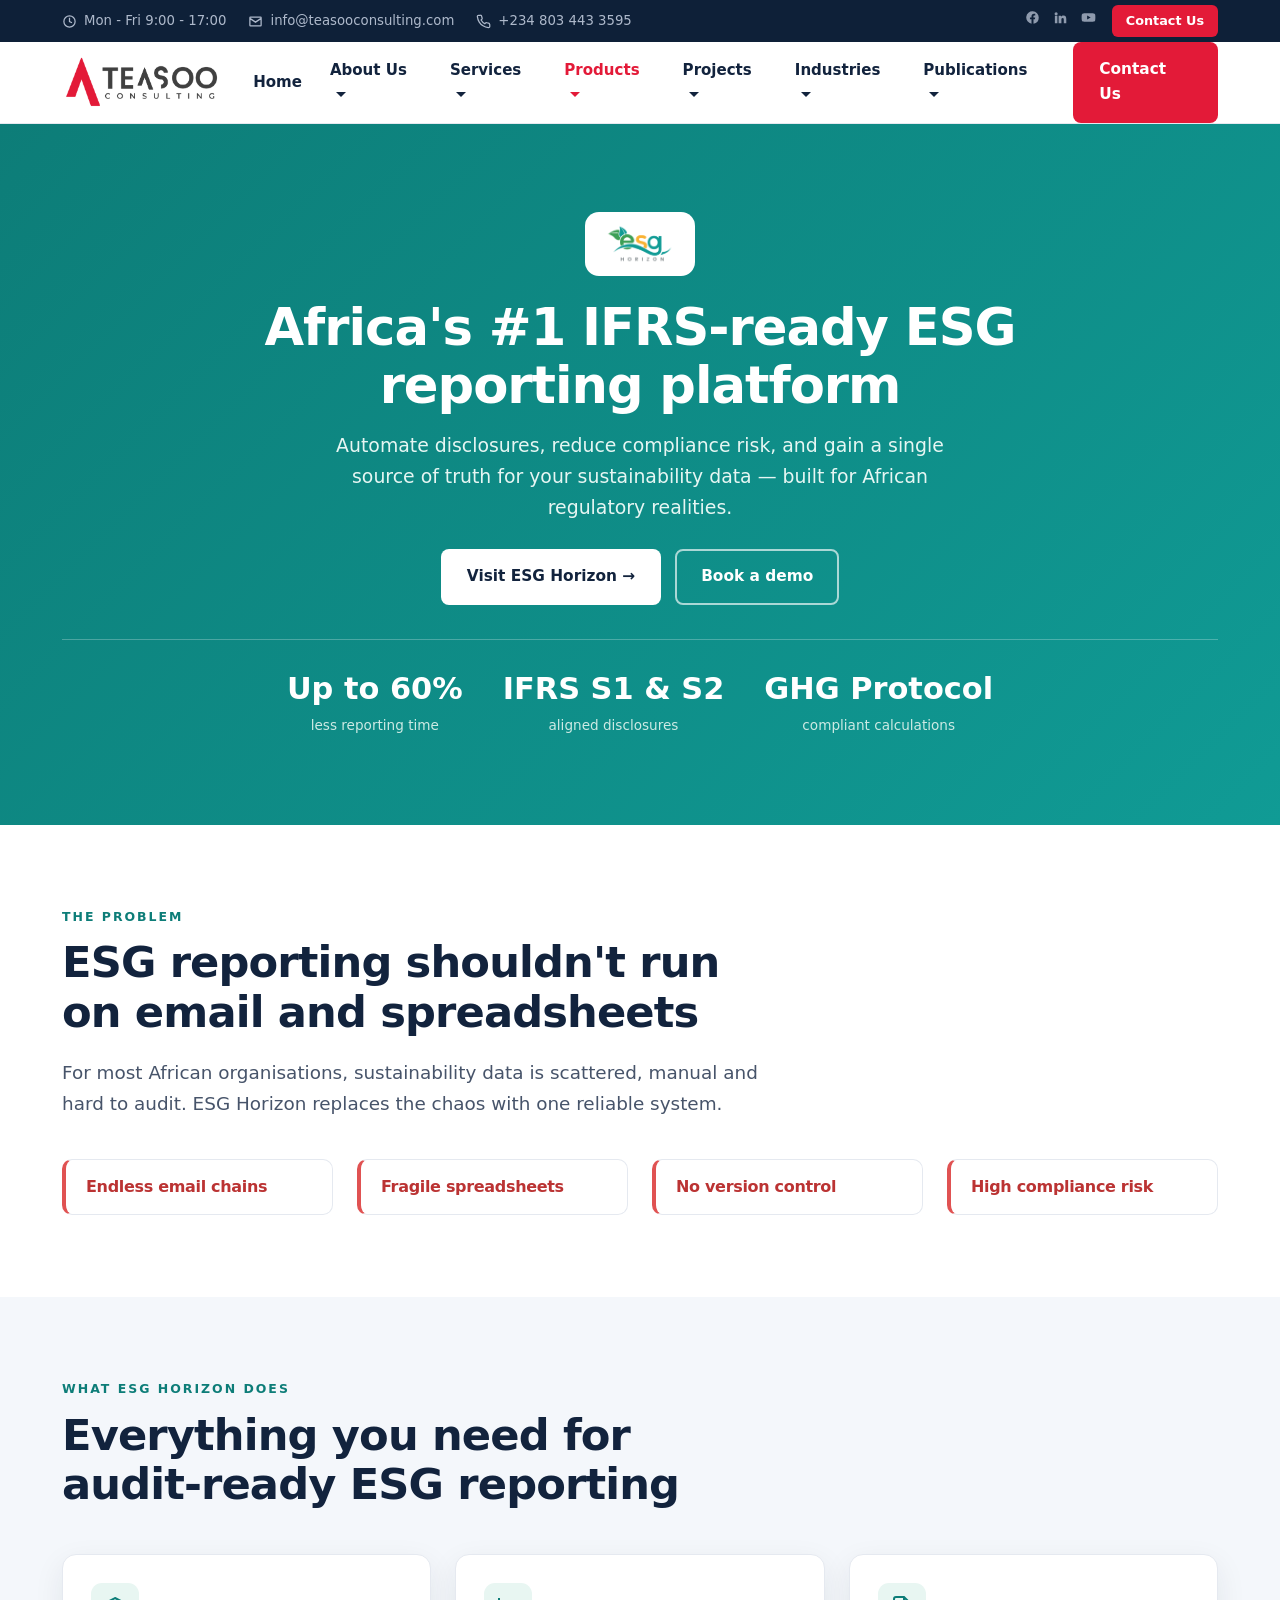
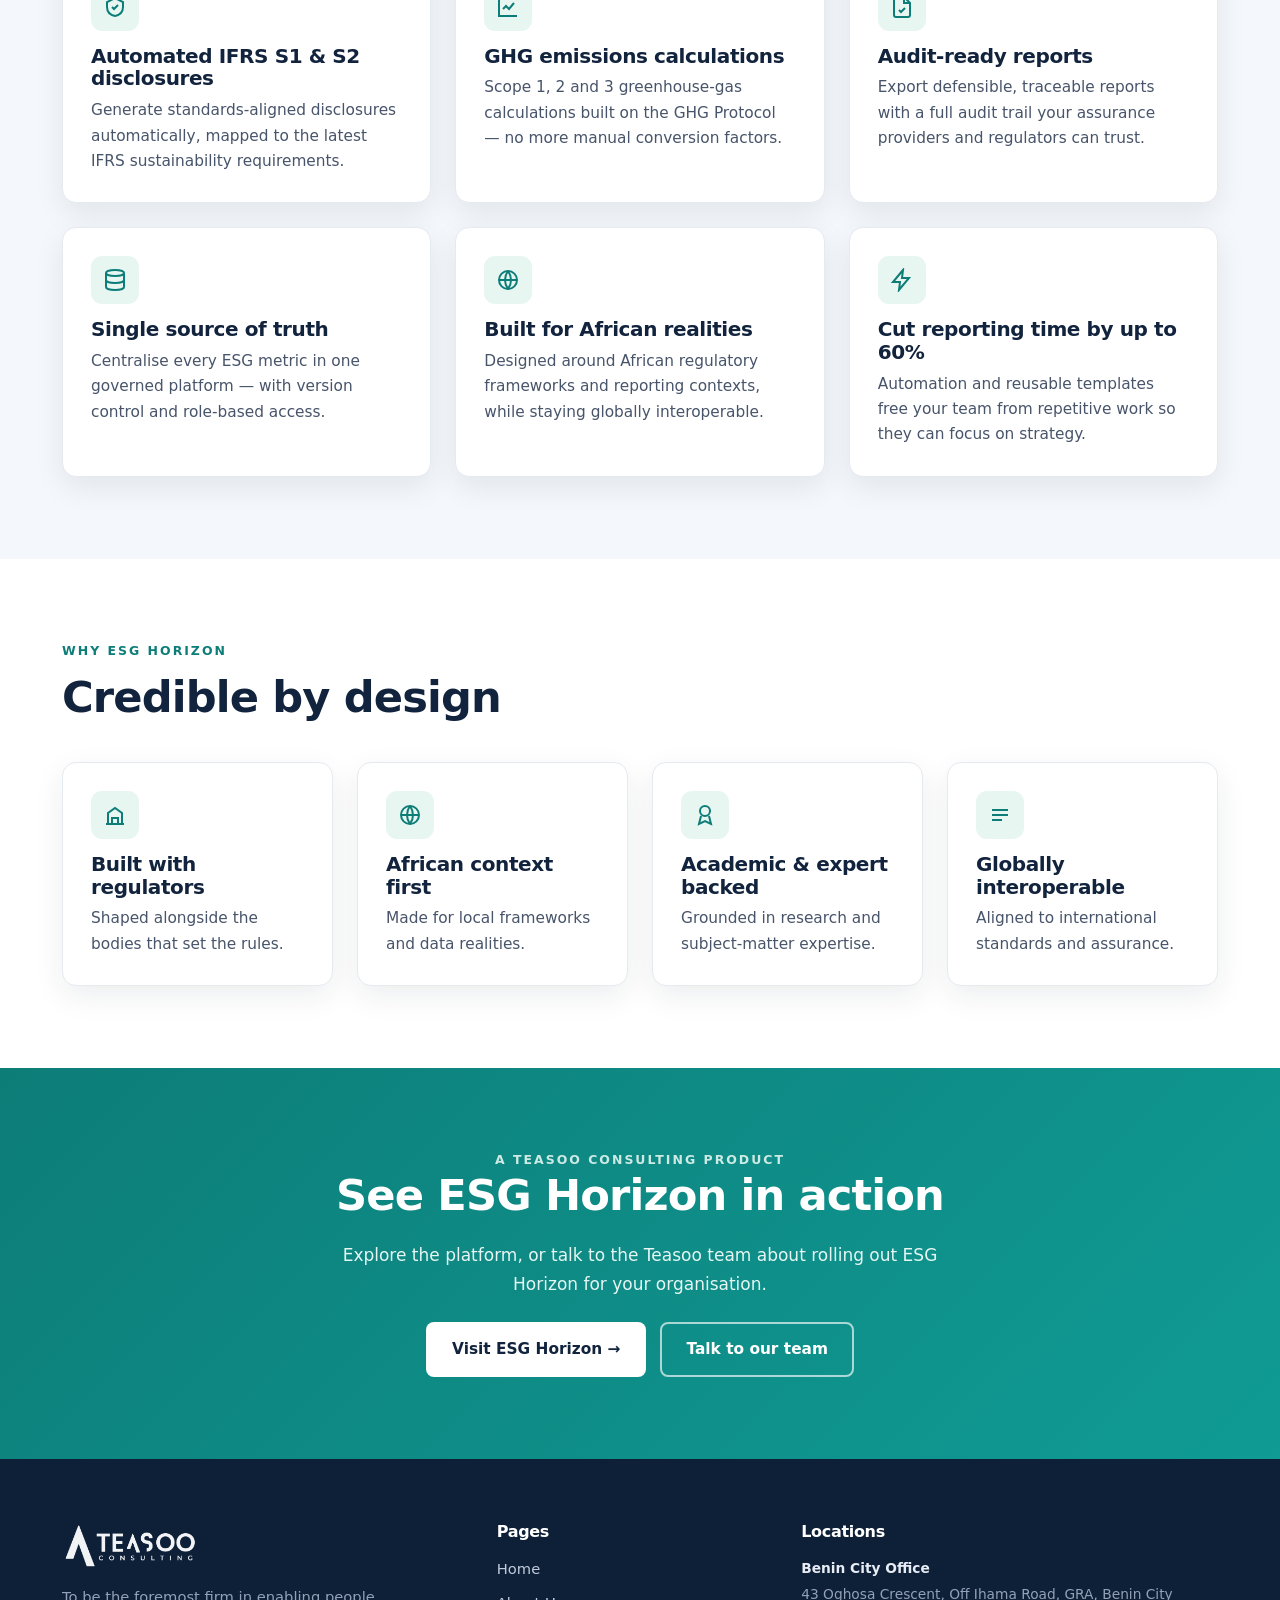
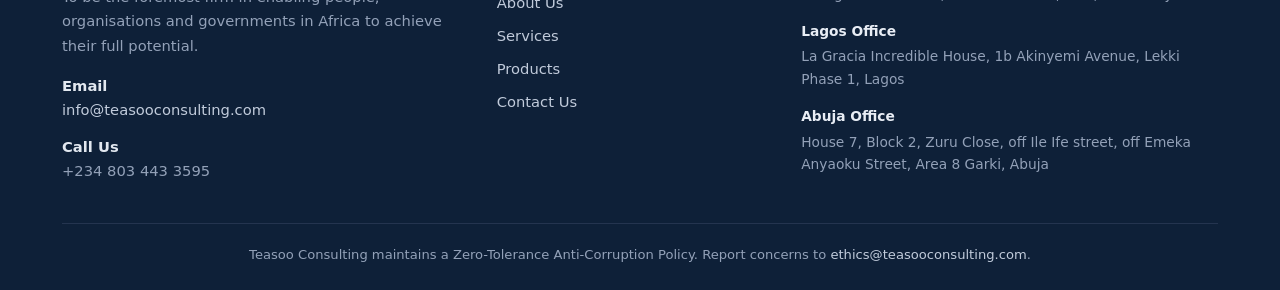
==== commit ae421fd6: "Rework Tree4Life page: remove sponsor branding, outcomes-only, global positioning - Remove all Sepla" ====
--- a/esg-horizon.html
+++ b/esg-horizon.html
@@ -5,7 +5,7 @@
 <meta name="viewport" content="width=device-width, initial-scale=1">
 <title>ESG Horizon — Teasoo Consulting</title>
 <meta name="description" content="ESG Horizon is Africa's #1 IFRS-ready ESG reporting platform — automate IFRS S1 & S2 disclosures, GHG calculations and audit-ready reports. A Teasoo Consulting product.">
-<link rel="stylesheet" href="assets/css/style.css?v=4">
+<link rel="stylesheet" href="assets/css/style.css?v=5">
 </head>
 <body>
 
@@ -62,10 +62,10 @@
         </li>
         <li class="has-caret"><a href="#">Projects</a>
           <ul class="submenu">
-            <li><a href="#">Unilever Nigeria Stakeholder Management Workshop</a></li>
-            <li><a href="#">Seplat Energy Employment Relations Strategy Workshop</a></li>
+            <li><a href="unilever.html">Unilever Nigeria Stakeholder Management Workshop</a></li>
+            <li><a href="#">Employment Relations Strategy Workshop</a></li>
             <li><a href="#">Shina Aluwoye Foundation Establishment &amp; Bursary Programme Launch</a></li>
-            <li><a href="tree4life.html">Seplat Tree4Life Reforestation Programme <span class="flag">FLAGSHIP</span></a></li>
+            <li><a href="tree4life.html">Tree4Life Reforestation Programme <span class="flag">FLAGSHIP</span></a></li>
           </ul>
         </li>
         <li class="has-caret"><a href="#">Industries</a>
--- a/assets/css/style.css
+++ b/assets/css/style.css
@@ -91,7 +91,10 @@
 .nav{position:sticky;top:0;z-index:60;background:rgba(255,255,255,.97);
   backdrop-filter:saturate(160%) blur(8px);border-bottom:1px solid var(--line)}
 .nav .container{display:flex;align-items:center;justify-content:space-between;min-height:74px;gap:18px}
-.brand img{height:44px;width:auto}
+.brand img{height:54px;width:auto}
+.t4l-lead-partner{max-width:520px;margin:26px auto 0;text-align:center}
+.t4l-lead-partner img{height:74px;width:auto;margin-bottom:14px}
+.t4l-lead-partner p{color:var(--muted);margin:0}
 .menu{display:flex;align-items:center;gap:2px;list-style:none;margin:0;padding:0}
 .menu > li{position:relative}
 .menu > li > a{display:block;padding:11px 13px;color:var(--ink);font-weight:600;font-size:.94rem;border-radius:7px}
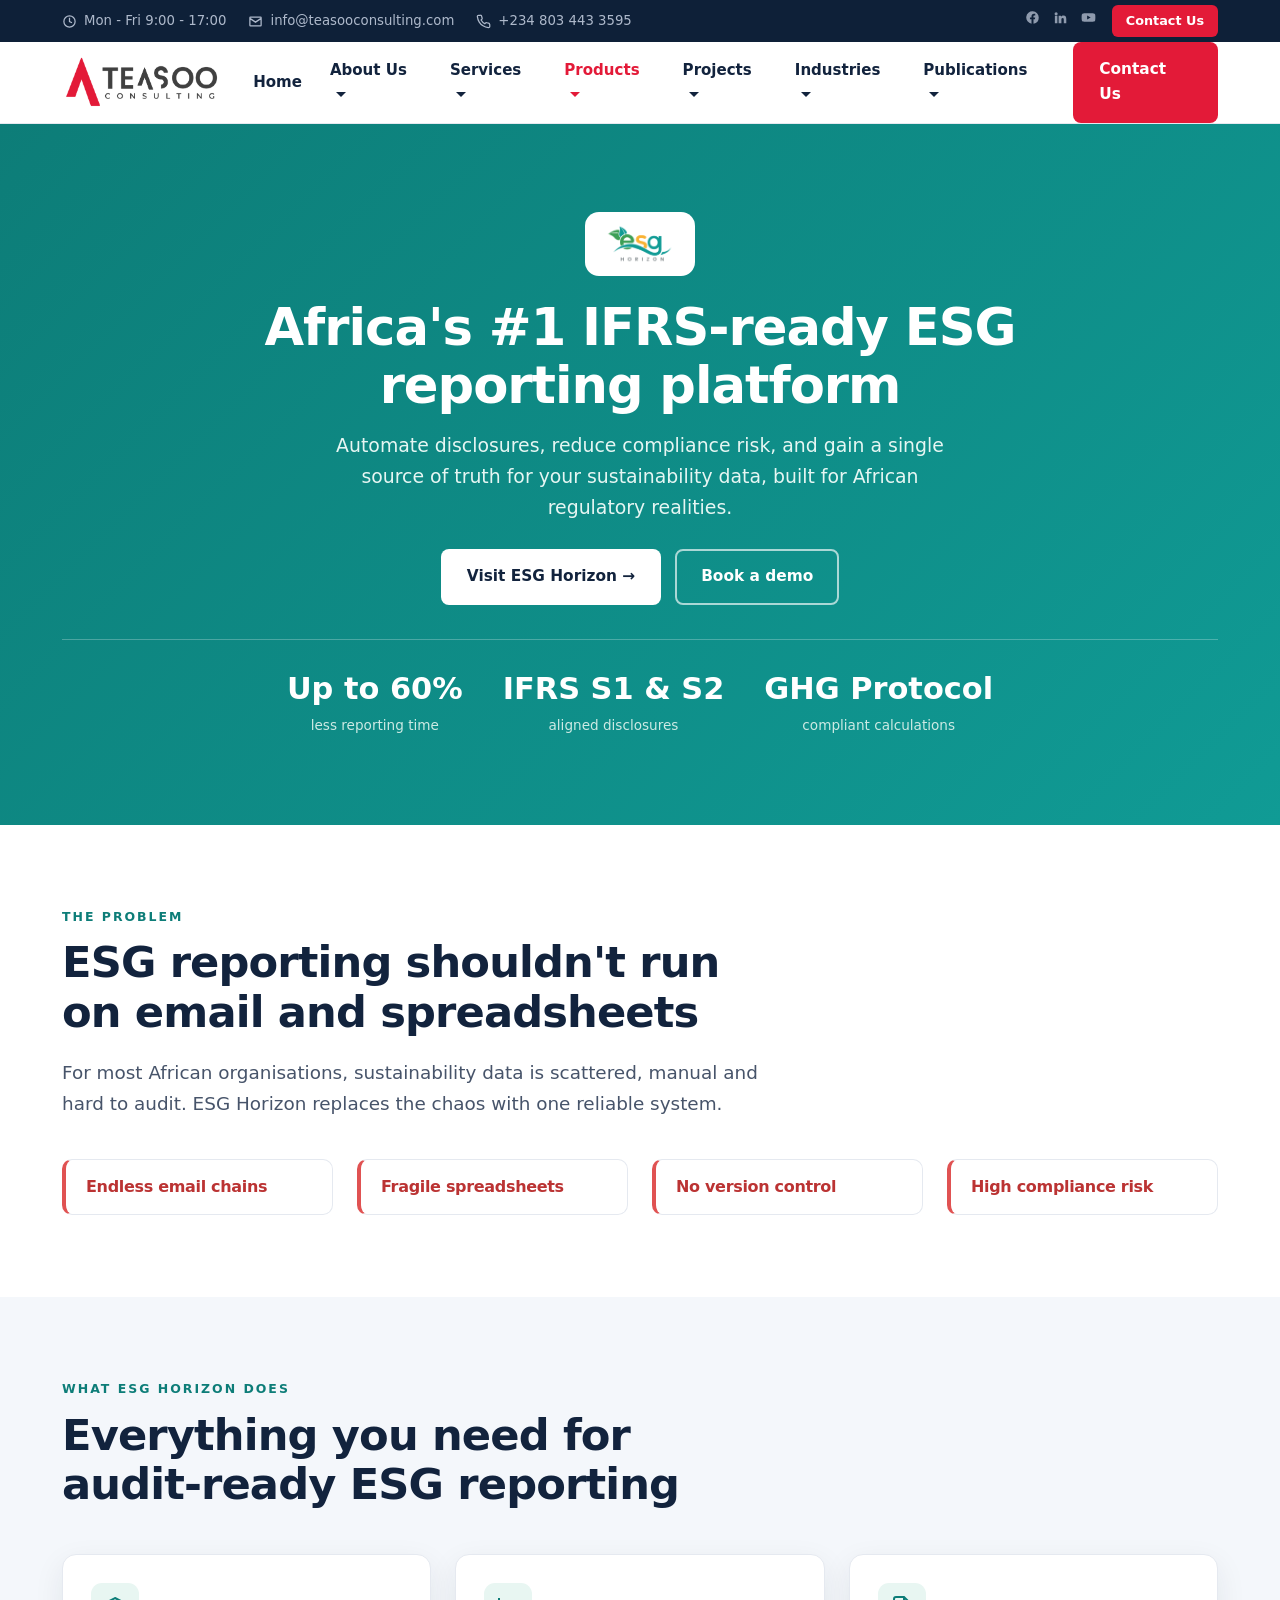
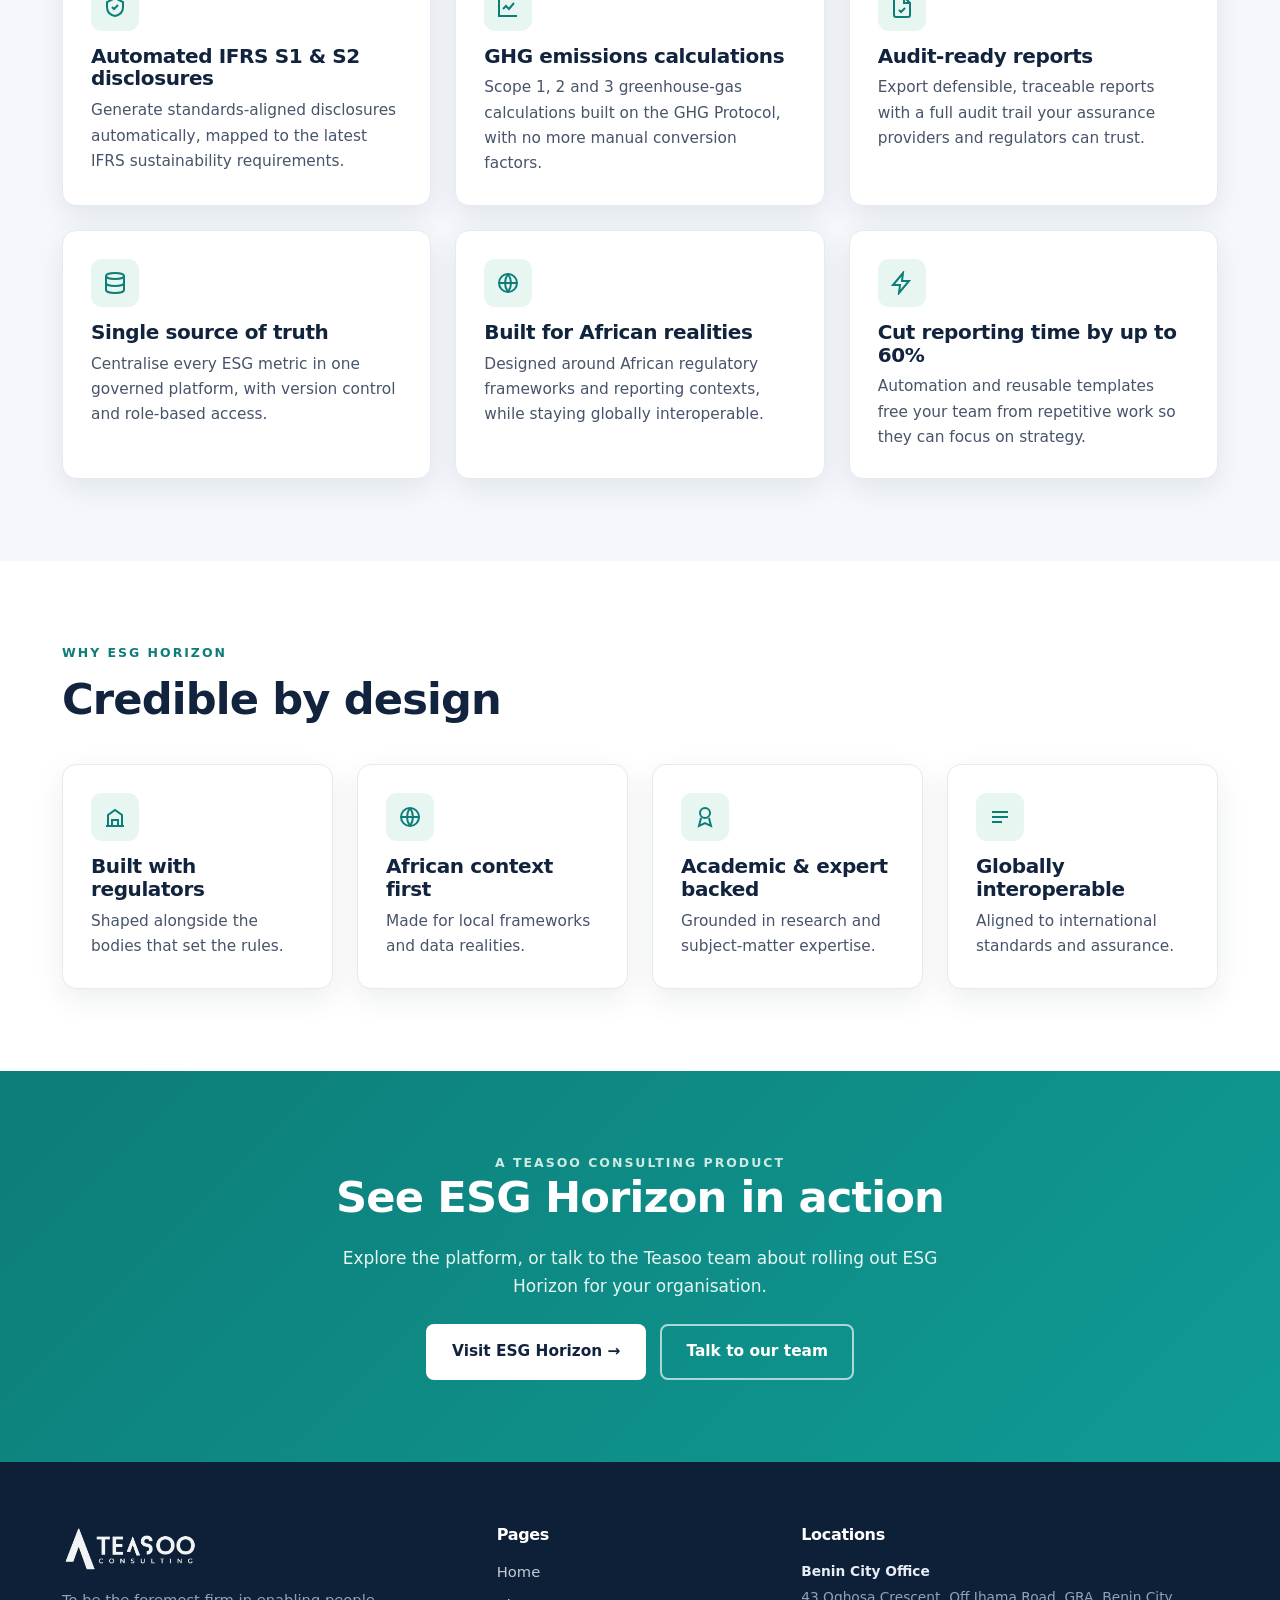
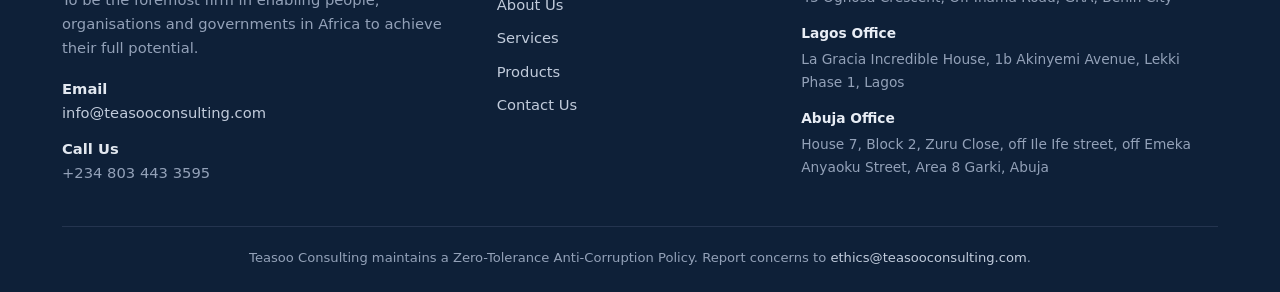
==== commit f4791e43: "Tree4Life split-block dividers + remove em-dashes site-wide - Make the first split (left of the firs" ====
--- a/esg-horizon.html
+++ b/esg-horizon.html
@@ -3,9 +3,9 @@
 <head>
 <meta charset="UTF-8">
 <meta name="viewport" content="width=device-width, initial-scale=1">
-<title>ESG Horizon — Teasoo Consulting</title>
-<meta name="description" content="ESG Horizon is Africa's #1 IFRS-ready ESG reporting platform — automate IFRS S1 & S2 disclosures, GHG calculations and audit-ready reports. A Teasoo Consulting product.">
-<link rel="stylesheet" href="assets/css/style.css?v=5">
+<title>ESG Horizon | Teasoo Consulting</title>
+<meta name="description" content="ESG Horizon is Africa's #1 IFRS-ready ESG reporting platform: automate IFRS S1 & S2 disclosures, GHG calculations and audit-ready reports. A Teasoo Consulting product.">
+<link rel="stylesheet" href="assets/css/style.css?v=6">
 </head>
 <body>
 
@@ -56,6 +56,7 @@
         <li class="has-caret active"><a href="products.html">Products</a>
           <ul class="submenu">
             <li class="active"><a href="esg-horizon.html">ESG Horizon <span class="flag flag--live">LIVE</span></a></li>
+            <li><a href="teasoo-set.html">Teasoo SET <span class="flag flag--live">LIVE</span></a></li>
             <li><a href="products.html">All Products</a></li>
             <li><a href="products.html#pipeline" style="color:var(--muted)">More coming soon…</a></li>
           </ul>
@@ -98,7 +99,7 @@
   <div class="container">
     <img src="assets/img/esg-horizon-logo.png" alt="ESG Horizon">
     <h1>Africa's #1 IFRS-ready ESG reporting platform</h1>
-    <p>Automate disclosures, reduce compliance risk, and gain a single source of truth for your sustainability data — built for African regulatory realities.</p>
+    <p>Automate disclosures, reduce compliance risk, and gain a single source of truth for your sustainability data, built for African regulatory realities.</p>
     <div class="btnrow">
       <a class="btn btn--white" href="https://esghorizon.africa/" target="_blank" rel="noopener">Visit ESG Horizon →</a>
       <a class="btn btn--ghost" href="index.html#contact">Book a demo</a>
@@ -144,7 +145,7 @@
       <div class="card">
         <div class="esgh-ic"><svg viewBox="0 0 24 24"><path d="M3 3v18h18"/><path d="M7 14l3-3 3 3 5-6"/></svg></div>
         <h3>GHG emissions calculations</h3>
-        <p>Scope 1, 2 and 3 greenhouse-gas calculations built on the GHG Protocol — no more manual conversion factors.</p>
+        <p>Scope 1, 2 and 3 greenhouse-gas calculations built on the GHG Protocol, with no more manual conversion factors.</p>
       </div>
       <div class="card">
         <div class="esgh-ic"><svg viewBox="0 0 24 24"><path d="M14 2H6a2 2 0 0 0-2 2v16a2 2 0 0 0 2 2h12a2 2 0 0 0 2-2V8Z"/><path d="M14 2v6h6M9 15l2 2 4-4"/></svg></div>
@@ -154,7 +155,7 @@
       <div class="card">
         <div class="esgh-ic"><svg viewBox="0 0 24 24"><ellipse cx="12" cy="5" rx="9" ry="3"/><path d="M3 5v14c0 1.7 4 3 9 3s9-1.3 9-3V5M3 12c0 1.7 4 3 9 3s9-1.3 9-3"/></svg></div>
         <h3>Single source of truth</h3>
-        <p>Centralise every ESG metric in one governed platform — with version control and role-based access.</p>
+        <p>Centralise every ESG metric in one governed platform, with version control and role-based access.</p>
       </div>
       <div class="card">
         <div class="esgh-ic"><svg viewBox="0 0 24 24"><circle cx="12" cy="12" r="9"/><path d="M3 12h18M12 3a15 15 0 0 1 0 18M12 3a15 15 0 0 0 0 18"/></svg></div>
--- a/assets/css/style.css
+++ b/assets/css/style.css
@@ -415,11 +415,11 @@
 .ta-banner{position:relative;isolation:isolate;color:#fff;min-height:420px;display:flex;align-items:center}
 .ta-banner__bg{position:absolute;inset:0;z-index:-2;background-size:cover;background-position:center}
 .ta-banner::after{content:"";position:absolute;inset:0;z-index:-1;
-  background:linear-gradient(90deg,rgba(9,40,22,.86),rgba(11,61,31,.5))}
-.ta-banner .container{padding:70px 22px}
-.ta-banner h2{color:#fff;font-size:clamp(2rem,5vw,3.6rem);text-transform:uppercase;max-width:760px;line-height:1.02}
-.ta-banner p{color:#e7f2ea;max-width:560px;margin-top:12px}
-.ta-banner .btnrow{margin-top:24px;display:flex;gap:14px;flex-wrap:wrap}
+  background:linear-gradient(90deg,rgba(9,40,22,.86),rgba(11,61,31,.62))}
+.ta-banner .container{padding:70px 22px;text-align:center}
+.ta-banner h2{color:#fff;font-size:clamp(2rem,5vw,3.6rem);text-transform:uppercase;max-width:760px;line-height:1.02;margin-left:auto;margin-right:auto}
+.ta-banner p{color:#e7f2ea;max-width:560px;margin-top:12px;margin-left:auto;margin-right:auto}
+.ta-banner .btnrow{margin-top:24px;display:flex;gap:14px;flex-wrap:wrap;justify-content:center}
 
 @media (max-width:900px){
   .ta-stats .container{grid-template-columns:repeat(2,1fr)}
